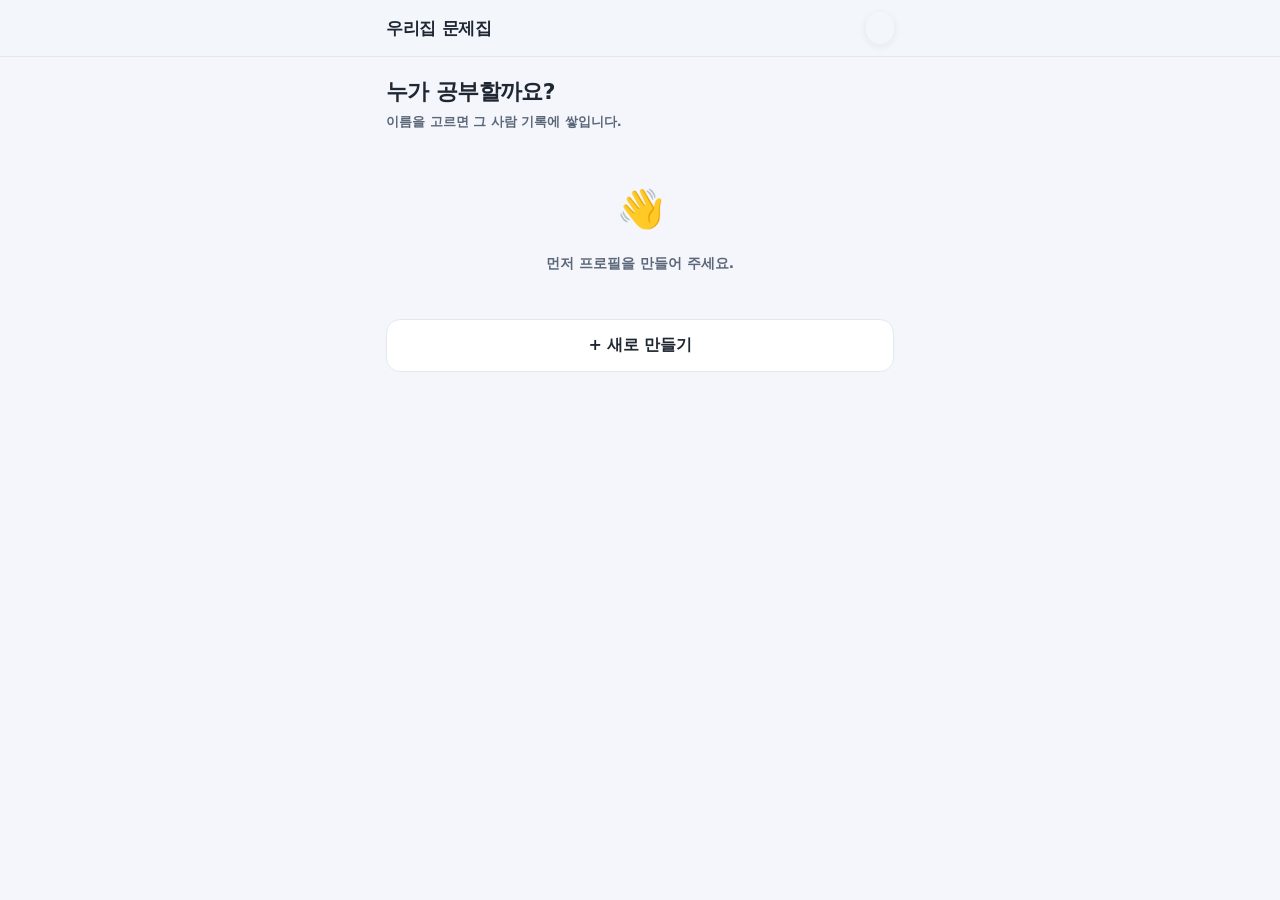
==== index.html @ d04f8f0b "문제가 적은 단원은 하나로 모아 표시 - 10문제 미만 단원을 '여러 단원 모아 풀기'로 합쳐 2~3문제짜리 단원이 생기지 않게 함 - 캐시 버전 v13  Co-Authored-B" ====
<!DOCTYPE html>
<html lang="ko">
<head>
<meta charset="utf-8">
<!-- This site is hosted on Netlify. Anyone can build and deploy a site
     like this one for free: https://netlify.new/?utm_campaign=loops&utm_source=ai-legible&utm_medium=owned&utm_content=comment&utm_id=05bd4699-0e0f-40ec-b79b-9fb9aacb992b
     Netlify hosting facts for this site: static/SSR served via Netlify Edge. -->
<meta name="viewport" content="width=device-width, initial-scale=1, viewport-fit=cover, maximum-scale=1">
<title>우리집 문제집</title>
<meta name="theme-color" content="#4f6ef7">
<meta name="apple-mobile-web-app-capable" content="yes">
<meta name="apple-mobile-web-app-status-bar-style" content="default">
<meta name="apple-mobile-web-app-title" content="우리집 문제집">
<link rel="manifest" href="manifest.webmanifest">
<link rel="apple-touch-icon" href="icon-192.png">
<link rel="icon" href="icon-192.png">
<link rel="stylesheet" href="style.css?v=13">
</head>
<body>

<header class="topbar" id="topbar">
  <div class="wrap">
    <button class="iconbtn" id="backBtn" hidden aria-label="뒤로">←</button>
    <h1 id="title">우리집 문제집</h1>
    <span class="sub" id="who"></span>
  </div>
</header>

<main class="wrap">

  <!-- 프로필 선택 -->
  <section class="screen on" id="sc-profile">
    <div class="hello">
      <h2>누가 공부할까요?</h2>
      <p>이름을 고르면 그 사람 기록에 쌓입니다.</p>
    </div>
    <div class="plist" id="profileList"></div>
    <button class="btn ghost" id="addProfileBtn">+ 새로 만들기</button>
  </section>

  <!-- 프로필 만들기/수정 -->
  <section class="screen" id="sc-edit">
    <div class="card">
      <h2 id="editTitle">새 프로필</h2>
      <div class="field">
        <label>이름</label>
        <input id="pName" type="text" placeholder="예: 서연" maxlength="10" autocomplete="off">
      </div>
      <div class="field">
        <label>학년</label>
        <div class="chips" id="gradeChips"></div>
      </div>
      <div class="field">
        <label>캐릭터</label>
        <div class="chips" id="emojiChips"></div>
      </div>
      <button class="btn" id="saveProfileBtn">저장</button>
      <button class="btn warn" id="delProfileBtn" hidden>이 프로필 삭제</button>
    </div>
  </section>

  <!-- 홈 -->
  <section class="screen" id="sc-home">
    <div class="hello">
      <h2 id="homeHi">안녕!</h2>
      <p id="homeSub"></p>
    </div>
    <div class="kpis">
      <div class="kpi"><b id="kToday">0</b><span>오늘 푼 문제</span></div>
      <div class="kpi"><b id="kStreak">0</b><span>연속 학습일</span></div>
      <div class="kpi"><b id="kRate">—</b><span>전체 정답률</span></div>
    </div>
    <div class="subjects">
      <button class="sub" data-s="korean"><span class="ico">📖</span><b>국어</b><small id="pKorean">시작하기</small></button>
      <button class="sub" data-s="english"><span class="ico">🔤</span><b>영어</b><small id="pEnglish">시작하기</small></button>
      <button class="sub" data-s="math"><span class="ico">➗</span><b>수학</b><small id="pMath">시작하기</small></button>
      <button class="sub" data-s="science"><span class="ico">🔬</span><b>과학</b><small id="pScience">시작하기</small></button>
      <button class="sub" data-s="social"><span class="ico">🌍</span><b>국가 및 수도</b><small id="pSocial">국기 · 수도 · 대륙</small></button>
    </div>
    <div class="card" style="margin-top:14px">
      <h2>이어서 풀기</h2>
      <p class="muted" id="resumeMsg">오답노트에 모인 문제를 다시 풀면 기억에 더 오래 남습니다.</p>
      <button class="btn ghost sm" id="goWrongBtn">오답노트 열기</button>
    </div>
  </section>

  <!-- 문제 수 고르기 -->
  <section class="screen" id="sc-setup">
    <div class="card">
      <h2 id="setupTitle">과목</h2>
      <p class="muted" id="setupHint"></p>
      <div class="progress" style="margin-top:12px"><i id="setupBar" style="width:0%"></i></div>
      <p class="muted" id="setupProg" style="margin-top:8px"></p>
    </div>
    <div class="card">
      <h2>단원을 고르세요</h2>
      <p class="muted" id="unitHint">한 번에 20문제씩 나와요.</p>
      <div class="units" id="unitList" style="margin-top:10px"></div>
    </div>
  </section>

  <!-- 문제 풀이 -->
  <section class="screen" id="sc-quiz">
    <div class="progress"><i id="bar" style="width:0%"></i></div>
    <div class="qmeta" id="qmeta"></div>
    <p class="qtext" id="qtext"></p>
    <div class="qfig" id="qfig" hidden></div>
    <div class="opts" id="opts"></div>
    <div class="answerbox" id="answerbox" hidden>
      <input id="answerInput" type="text" inputmode="text" autocomplete="off" autocapitalize="off" spellcheck="false" placeholder="답">
      <button id="submitBtn">확인</button>
    </div>
    <div class="verdict" id="verdict" hidden></div>
    <button class="btn" id="nextBtn" hidden>다음 문제</button>
  </section>

  <!-- 결과 -->
  <section class="screen" id="sc-result">
    <div class="card">
      <div class="score">
        <div class="emo" id="rEmo">🎉</div>
        <div class="big" id="rScore">0</div>
        <div class="of" id="rOf"></div>
        <div class="msg" id="rMsg"></div>
        <p class="muted" id="rNext" hidden style="margin-top:10px"></p>
      </div>
    </div>
    <div class="card" id="rWrongCard" hidden>
      <h2>틀린 문제</h2>
      <div class="wronglist" id="rWrongList"></div>
    </div>
    <button class="btn" id="againBtn">다음 단계 이어서 풀기</button>
    <button class="btn ghost" id="retryWrongBtn" hidden>틀린 문제만 다시 풀기</button>
    <button class="btn ghost" id="homeBtn">홈으로</button>
  </section>

  <!-- 오답노트 -->
  <section class="screen" id="sc-wrong">
    <div class="card">
      <h2>오답노트</h2>
      <p class="muted" id="wrongHint"></p>
      <div class="chips" id="wrongFilter" style="margin-top:10px"></div>
      <button class="btn sm" id="wrongStartBtn">모아서 다시 풀기</button>
    </div>
    <div class="wronglist" id="wrongList"></div>
    <div class="empty" id="wrongEmpty" hidden><span class="e">🗒️</span>아직 틀린 문제가 없습니다.<br>문제를 풀면 여기에 모입니다.</div>
  </section>

  <!-- 기록 -->
  <section class="screen" id="sc-stats">
    <div class="card">
      <h2>과목별 정답률</h2>
      <div class="bars" id="rateBars"></div>
    </div>
    <div class="card">
      <h2>모은 배지</h2>
      <div class="badges" id="badgeList"></div>
    </div>
    <div class="card">
      <h2>최근 기록</h2>
      <div class="loglist" id="logList"></div>
      <div class="empty" id="logEmpty" hidden><span class="e">📈</span>아직 기록이 없습니다.</div>
    </div>
  </section>

  <!-- 설정 -->
  <section class="screen" id="sc-settings">
    <div class="card">
      <h2>프로필</h2>
      <div class="plist" id="settingsProfiles"></div>
      <button class="btn ghost sm" id="addProfileBtn2">+ 새 프로필 만들기</button>
      <button class="btn ghost sm" id="switchBtn">다른 사람으로 바꾸기</button>
    </div>
    <div class="card">
      <h2>기록 저장</h2>
      <p class="muted">기록은 이 폰 안에만 저장됩니다. 폰을 바꾸거나 브라우저 데이터를 지우기 전에 백업 파일을 내보내 두면 그대로 복원할 수 있습니다.</p>
      <button class="btn ghost sm" id="exportBtn">백업 파일 내보내기</button>
      <button class="btn ghost sm" id="importBtn">백업 파일 불러오기</button>
      <input type="file" id="importFile" accept="application/json,.json" hidden>
    </div>
    <div class="card">
      <h2>정리하기</h2>
      <button class="btn warn" id="clearWrongBtn">오답노트 비우기</button>
      <button class="btn warn" id="resetBtn">이 프로필 기록 모두 지우기</button>
    </div>
    <p class="muted" style="text-align:center">우리집 문제집 · v1.0</p>
  </section>

</main>

<nav class="nav" id="nav">
  <div class="wrap">
    <button data-go="home" class="on"><span class="i">🏠</span>홈</button>
    <button data-go="wrong"><span class="i">🗒️</span>오답노트</button>
    <button data-go="stats"><span class="i">📈</span>기록</button>
    <button data-go="settings"><span class="i">⚙️</span>설정</button>
  </div>
</nav>

<div class="toast" id="toast"></div>

<script src="fig.js?v=13"></script>
<script src="math.js?v=13"></script>
<script src="bank-main.js?v=13"></script>
<script src="bank-extra.js?v=13"></script>
<script src="bank-g1.js?v=13"></script>
<script src="bank-g2.js?v=13"></script>
<script src="bank-g3.js?v=13"></script>
<script src="bank-g4.js?v=13"></script>
<script src="bank-g5.js?v=13"></script>
<script src="bank-g6.js?v=13"></script>
<script src="bank-x1.js?v=13"></script>
<script src="bank-x2.js?v=13"></script>
<script src="bank-x3.js?v=13"></script>
<script src="bank-x4.js?v=13"></script>
<script src="bank-x5.js?v=13"></script>
<script src="bank-x6.js?v=13"></script>
<script src="bank-social.js?v=13"></script>
<script src="app.js?v=13"></script>
</body>
</html>
---- style.css ----
:root {
  --bg: #f4f6fb;
  --card: #ffffff;
  --ink: #1f2733;
  --ink-soft: #5c6779;
  --line: #e3e8f0;
  --brand: #4f6ef7;
  --brand-dark: #3a56d4;
  --ok: #14a06a;
  --ok-bg: #e4f7ee;
  --no: #e5484d;
  --no-bg: #fdeaea;
  --korean: #ef6c3f;
  --english: #3f8ddf;
  --math: #8b5cf6;
  --science: #16a37b;
  --social: #d98324;
  --shadow: 0 2px 10px rgba(31, 39, 51, .07);
  --r: 16px;
}

* { box-sizing: border-box; -webkit-tap-highlight-color: transparent; }

html, body {
  margin: 0;
  padding: 0;
  background: var(--bg);
  color: var(--ink);
  font-family: -apple-system, BlinkMacSystemFont, "Apple SD Gothic Neo", "Pretendard",
    "Noto Sans KR", "Malgun Gothic", system-ui, sans-serif;
  -webkit-text-size-adjust: 100%;
  overscroll-behavior-y: contain;
}

body { padding-bottom: calc(68px + env(safe-area-inset-bottom)); }

button { font-family: inherit; cursor: pointer; }

/* ---------- 레이아웃 ---------- */
.wrap { max-width: 540px; margin: 0 auto; padding: 0 16px; }

.topbar {
  position: sticky; top: 0; z-index: 20;
  background: rgba(244, 246, 251, .92);
  backdrop-filter: saturate(180%) blur(10px);
  padding: calc(10px + env(safe-area-inset-top)) 0 10px;
  border-bottom: 1px solid var(--line);
}
.topbar .wrap { display: flex; align-items: center; gap: 10px; min-height: 36px; }
.topbar h1 { font-size: 17px; margin: 0; font-weight: 800; letter-spacing: -.3px; flex: 1; }
.topbar .sub { font-size: 12px; color: var(--ink-soft); font-weight: 600; }

.iconbtn {
  border: 1px solid var(--line); background: #fff; color: var(--ink);
  width: 36px; height: 36px; border-radius: 12px; font-size: 16px;
  display: grid; place-items: center; padding: 0; flex: 0 0 auto;
}
.iconbtn:active { background: #eef1f7; }

.screen { display: none; padding: 16px 0 24px; }
.screen.on { display: block; }

/* ---------- 카드 ---------- */
.card {
  background: var(--card); border-radius: var(--r); box-shadow: var(--shadow);
  padding: 16px; margin-bottom: 12px;
}
.card h2 { margin: 0 0 10px; font-size: 15px; font-weight: 800; }
.muted { color: var(--ink-soft); font-size: 13px; line-height: 1.6; }

/* ---------- 버튼 ---------- */
.btn {
  display: block; width: 100%; border: 0; border-radius: 14px;
  background: var(--brand); color: #fff; font-size: 16px; font-weight: 800;
  padding: 15px 16px; margin-top: 10px; letter-spacing: -.2px;
}
.btn:active { background: var(--brand-dark); }
.btn.ghost { background: #fff; color: var(--ink); border: 1px solid var(--line); }
.btn.ghost:active { background: #eef1f7; }
.btn.warn { background: #fff; color: var(--no); border: 1px solid #f3c9ca; }
.btn.sm { padding: 11px 12px; font-size: 14px; border-radius: 12px; }
.row { display: flex; gap: 8px; }
.row > * { flex: 1; margin-top: 10px; }

/* ---------- 프로필 ---------- */
.plist { display: grid; gap: 10px; }
.pitem {
  display: flex; align-items: center; gap: 12px; width: 100%; text-align: left;
  background: #fff; border: 2px solid var(--line); border-radius: var(--r);
  padding: 14px; font-size: 16px; font-weight: 700; color: var(--ink);
}
.pitem:active { border-color: var(--brand); }
.pitem .av {
  width: 44px; height: 44px; border-radius: 14px; display: grid; place-items: center;
  font-size: 24px; background: #eef1fb; flex: 0 0 auto;
}
.pitem .meta { flex: 1; }
.pitem .meta small { display: block; font-size: 12px; color: var(--ink-soft); font-weight: 600; margin-top: 2px; }

.field { margin-top: 12px; }
.field label { display: block; font-size: 13px; font-weight: 700; color: var(--ink-soft); margin-bottom: 6px; }
.field input, .field select {
  width: 100%; padding: 13px 12px; font-size: 16px; border: 1px solid var(--line);
  border-radius: 12px; background: #fff; color: var(--ink); font-family: inherit;
}
.chips { display: flex; flex-wrap: wrap; gap: 8px; }
.chip {
  border: 1px solid var(--line); background: #fff; border-radius: 999px;
  padding: 9px 14px; font-size: 14px; font-weight: 700; color: var(--ink);
}
.chip.on { background: var(--brand); border-color: var(--brand); color: #fff; }

/* ---------- 홈 ---------- */
.hello { padding: 4px 0 12px; }
.hello h2 { margin: 0; font-size: 22px; font-weight: 900; letter-spacing: -.6px; }
.hello p { margin: 6px 0 0; font-size: 13px; color: var(--ink-soft); font-weight: 600; }

.kpis { display: grid; grid-template-columns: repeat(3, 1fr); gap: 8px; margin-bottom: 14px; }
.kpi { background: #fff; border-radius: 14px; padding: 12px 10px; text-align: center; box-shadow: var(--shadow); }
.kpi b { display: block; font-size: 20px; font-weight: 900; }
.kpi span { font-size: 11px; color: var(--ink-soft); font-weight: 700; }

.subjects { display: grid; grid-template-columns: 1fr 1fr; gap: 10px; }
.sub {
  border: 0; border-radius: var(--r); padding: 16px 14px; text-align: left;
  color: #fff; box-shadow: var(--shadow); position: relative; overflow: hidden;
}
.sub b { display: block; font-size: 18px; font-weight: 900; letter-spacing: -.4px; }
.sub small { display: block; margin-top: 6px; font-size: 12px; font-weight: 700; opacity: .92; }
.sub .ico { position: absolute; right: 10px; top: 10px; font-size: 22px; opacity: .55; }
.sub[data-s="korean"] { background: var(--korean); }
.sub[data-s="english"] { background: var(--english); }
.sub[data-s="math"] { background: var(--math); }
.sub[data-s="science"] { background: var(--science); }
.sub[data-s="social"] { background: var(--social); grid-column: 1 / -1; }
.sub:active { filter: brightness(.94); }

/* hidden 속성이 항상 먹히도록 (객관식에서 입력칸·다음 버튼 숨김) */
[hidden] { display: none !important; }

.qfig { margin: 14px 0 4px; text-align: center; color: var(--ink); }
.qfig svg { width: 100%; max-width: 300px; height: auto; }

/* ---------- 단원 ---------- */
.units { display: grid; gap: 8px; }
.unit {
  display: flex; align-items: center; gap: 10px; width: 100%; text-align: left;
  background: #fff; border: 1px solid var(--line); border-radius: 12px;
  padding: 13px 14px; font-size: 15px; font-weight: 700; color: var(--ink);
}
.unit.on { border-color: var(--brand); background: #f3f6ff; }
.unit .tick { width: 20px; height: 20px; border-radius: 6px; border: 2px solid var(--line); flex: 0 0 auto; display: grid; place-items: center; font-size: 12px; color: #fff; }
.unit.on .tick { background: var(--brand); border-color: var(--brand); }
.unit .nm { flex: 1; }
.unit .cnt { font-size: 12px; color: var(--ink-soft); font-weight: 700; }

/* ---------- 퀴즈 ---------- */
.progress { height: 8px; background: var(--line); border-radius: 99px; overflow: hidden; margin-bottom: 14px; }
.progress i { display: block; height: 100%; background: var(--brand); border-radius: 99px; transition: width .25s; }

.qmeta { font-size: 12px; font-weight: 800; color: var(--ink-soft); margin-bottom: 8px; }
.qtext {
  font-size: 20px; font-weight: 800; line-height: 1.5; letter-spacing: -.3px;
  white-space: pre-wrap; margin: 0 0 16px;
}
.opts { display: grid; gap: 10px; }
.opt {
  display: flex; align-items: center; gap: 10px; width: 100%; text-align: left;
  background: #fff; border: 2px solid var(--line); border-radius: 14px;
  padding: 15px 14px; font-size: 16px; font-weight: 700; color: var(--ink); line-height: 1.4;
}
.opt .no { width: 24px; height: 24px; border-radius: 8px; background: #eef1f7; color: var(--ink-soft);
  display: grid; place-items: center; font-size: 13px; font-weight: 800; flex: 0 0 auto; }
.opt:active { border-color: var(--brand); }
.opt.right { border-color: var(--ok); background: var(--ok-bg); }
.opt.right .no { background: var(--ok); color: #fff; }
.opt.wrong { border-color: var(--no); background: var(--no-bg); }
.opt.wrong .no { background: var(--no); color: #fff; }
.opt:disabled { opacity: 1; }

.answerbox { display: flex; gap: 8px; }
.answerbox input {
  flex: 1; padding: 15px 14px; font-size: 18px; font-weight: 700;
  border: 2px solid var(--line); border-radius: 14px; background: #fff; color: var(--ink);
  font-family: inherit; min-width: 0;
}
.answerbox input:focus { outline: none; border-color: var(--brand); }
.answerbox button { flex: 0 0 auto; padding: 0 18px; border: 0; border-radius: 14px; background: var(--brand); color: #fff; font-weight: 800; font-size: 15px; }

.verdict { border-radius: 14px; padding: 14px; margin-top: 14px; font-size: 14px; line-height: 1.6; }
.verdict.ok { background: var(--ok-bg); color: #0c6b48; }
.verdict.no { background: var(--no-bg); color: #9b1c21; }
.verdict b { display: block; font-size: 16px; margin-bottom: 4px; }

/* ---------- 결과 ---------- */
.score { text-align: center; padding: 18px 0 6px; }
.score .big { font-size: 56px; font-weight: 900; letter-spacing: -2px; line-height: 1; }
.score .of { font-size: 15px; color: var(--ink-soft); font-weight: 700; margin-top: 8px; }
.score .emo { font-size: 46px; margin-bottom: 6px; }
.score .msg { font-size: 15px; font-weight: 800; margin-top: 10px; }

.wronglist { display: grid; gap: 10px; }
.wi { background: #fff; border: 1px solid var(--line); border-radius: 12px; padding: 13px; }
.wi .t { font-size: 11px; font-weight: 800; color: var(--ink-soft); margin-bottom: 5px; }
.wi .q { font-size: 14px; font-weight: 700; line-height: 1.5; white-space: pre-wrap; }
.wi .a { font-size: 13px; color: var(--ok); font-weight: 800; margin-top: 6px; }

/* ---------- 통계 ---------- */
.bars { display: grid; gap: 12px; }
.bar .lb { display: flex; justify-content: space-between; font-size: 13px; font-weight: 800; margin-bottom: 5px; }
.bar .tr { height: 10px; background: var(--line); border-radius: 99px; overflow: hidden; }
.bar .tr i { display: block; height: 100%; border-radius: 99px; }

.badges { display: flex; flex-wrap: wrap; gap: 8px; }
.badge { background: #fff; border: 1px solid var(--line); border-radius: 12px; padding: 10px 12px; font-size: 13px; font-weight: 800; box-shadow: var(--shadow); }
.badge.off { opacity: .38; }

.loglist { display: grid; gap: 8px; }
.log { display: flex; align-items: center; gap: 10px; background: #fff; border: 1px solid var(--line); border-radius: 12px; padding: 11px 13px; font-size: 13px; font-weight: 700; }
.log .d { color: var(--ink-soft); font-size: 12px; }
.log .s { flex: 1; }
.log .r { font-weight: 900; }

/* ---------- 하단 네비 ---------- */
.nav {
  position: fixed; left: 0; right: 0; bottom: 0; z-index: 30;
  background: rgba(255, 255, 255, .95); backdrop-filter: blur(10px);
  border-top: 1px solid var(--line);
  padding-bottom: env(safe-area-inset-bottom);
  display: none;
}
.nav.on { display: block; }
.nav .wrap { display: flex; padding: 0; }
.nav button {
  flex: 1; border: 0; background: none; padding: 9px 0 8px;
  display: grid; gap: 2px; justify-items: center; color: var(--ink-soft);
  font-size: 11px; font-weight: 800;
}
.nav button .i { font-size: 20px; line-height: 1.1; }
.nav button.on { color: var(--brand); }

.empty { text-align: center; padding: 34px 10px; color: var(--ink-soft); font-size: 14px; font-weight: 600; line-height: 1.7; }
.empty .e { font-size: 38px; display: block; margin-bottom: 10px; }

.toast {
  position: fixed; left: 50%; bottom: calc(86px + env(safe-area-inset-bottom));
  transform: translateX(-50%) translateY(12px);
  background: #1f2733; color: #fff; padding: 11px 18px; border-radius: 99px;
  font-size: 14px; font-weight: 700; opacity: 0; pointer-events: none;
  transition: .22s; z-index: 60; max-width: 86vw; text-align: center;
}
.toast.on { opacity: 1; transform: translateX(-50%) translateY(0); }

@media (prefers-color-scheme: dark) {
  :root {
    --bg: #11151c; --card: #1a1f29; --ink: #eef1f7; --ink-soft: #9aa4b5;
    --line: #2a3140; --shadow: 0 2px 10px rgba(0, 0, 0, .3);
    --ok-bg: #11301f; --no-bg: #3a1618;
  }
  .topbar { background: rgba(17, 21, 28, .92); }
  .iconbtn, .pitem, .unit, .opt, .field input, .field select, .chip, .wi, .log, .badge, .answerbox input { background: var(--card); }
  .btn.ghost { background: var(--card); }
  .nav { background: rgba(26, 31, 41, .96); }
  .unit.on { background: #1e2740; }
  .kpi { background: var(--card); }
  .verdict.ok { color: #7ee2b0; }
  .verdict.no { color: #ff9b9e; }
}
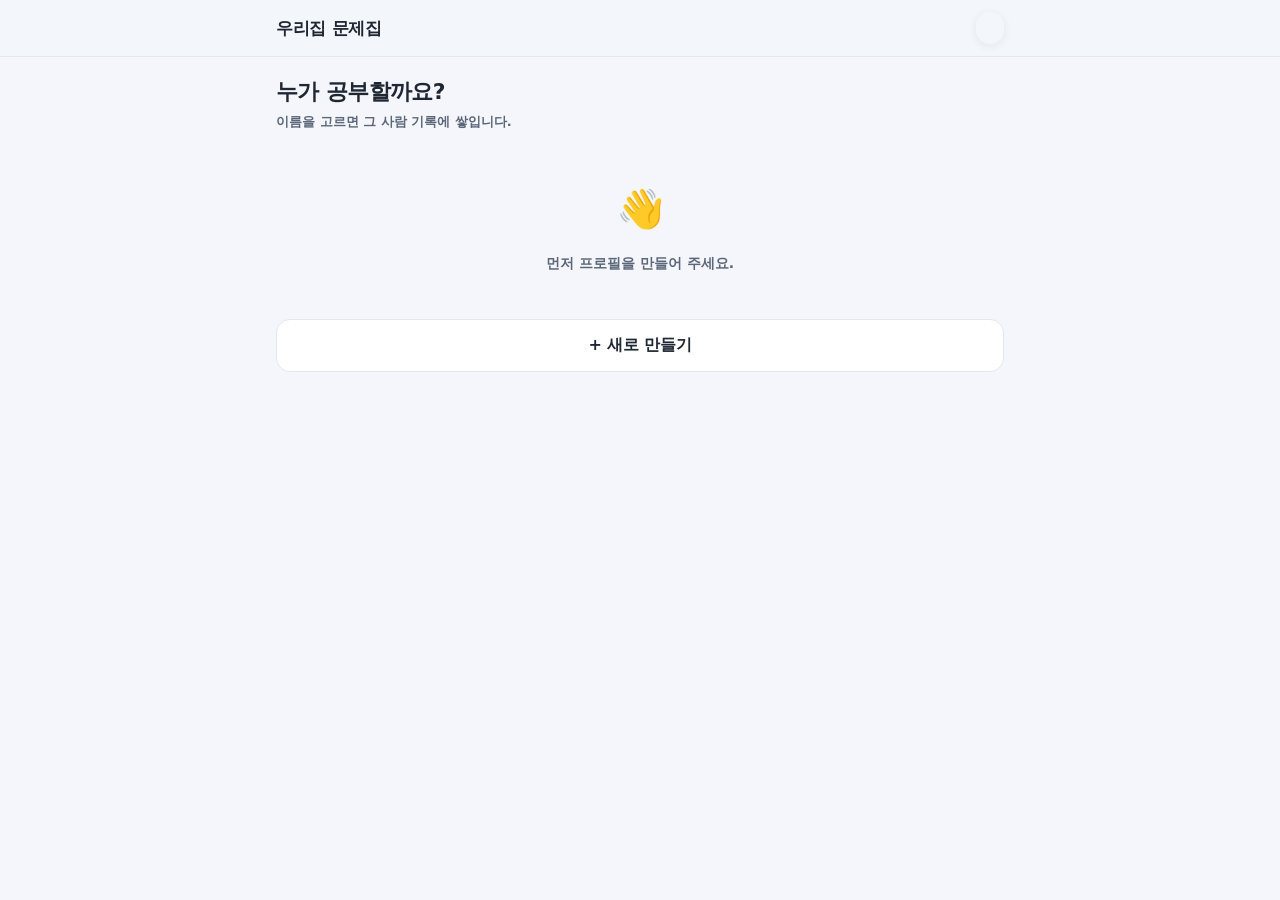
==== commit a972e415: "문제집 가로모드 지원 테블릿에서 가로로 돌려도 쓸 수 있게 했다. 넓은 화면에서는 본문 폭을 넓히고 과목 카드를 3줄로 배치한다.  Co-Authored-By: Claude Opu" ====
--- a/index.html
+++ b/index.html
@@ -14,7 +14,7 @@
 <link rel="manifest" href="manifest.webmanifest">
 <link rel="apple-touch-icon" href="icon-192.png">
 <link rel="icon" href="icon-192.png">
-<link rel="stylesheet" href="style.css?v=13">
+<link rel="stylesheet" href="style.css?v=18">
 </head>
 <body>
 
@@ -84,7 +84,7 @@
     </div>
   </section>
 
-  <!-- 문제 수 고르기 -->
+  <!-- 단원 고르기 -->
   <section class="screen" id="sc-setup">
     <div class="card">
       <h2 id="setupTitle">과목</h2>
@@ -199,23 +199,23 @@
 
 <div class="toast" id="toast"></div>
 
-<script src="fig.js?v=13"></script>
-<script src="math.js?v=13"></script>
-<script src="bank-main.js?v=13"></script>
-<script src="bank-extra.js?v=13"></script>
-<script src="bank-g1.js?v=13"></script>
-<script src="bank-g2.js?v=13"></script>
-<script src="bank-g3.js?v=13"></script>
-<script src="bank-g4.js?v=13"></script>
-<script src="bank-g5.js?v=13"></script>
-<script src="bank-g6.js?v=13"></script>
-<script src="bank-x1.js?v=13"></script>
-<script src="bank-x2.js?v=13"></script>
-<script src="bank-x3.js?v=13"></script>
-<script src="bank-x4.js?v=13"></script>
-<script src="bank-x5.js?v=13"></script>
-<script src="bank-x6.js?v=13"></script>
-<script src="bank-social.js?v=13"></script>
-<script src="app.js?v=13"></script>
+<script src="fig.js?v=18"></script>
+<script src="math.js?v=18"></script>
+<script src="bank-main.js?v=18"></script>
+<script src="bank-extra.js?v=18"></script>
+<script src="bank-g1.js?v=18"></script>
+<script src="bank-g2.js?v=18"></script>
+<script src="bank-g3.js?v=18"></script>
+<script src="bank-g4.js?v=18"></script>
+<script src="bank-g5.js?v=18"></script>
+<script src="bank-g6.js?v=18"></script>
+<script src="bank-x1.js?v=18"></script>
+<script src="bank-x2.js?v=18"></script>
+<script src="bank-x3.js?v=18"></script>
+<script src="bank-x4.js?v=18"></script>
+<script src="bank-x5.js?v=18"></script>
+<script src="bank-x6.js?v=18"></script>
+<script src="bank-social.js?v=18"></script>
+<script src="app.js?v=18"></script>
 </body>
 </html>
--- a/style.css
+++ b/style.css
@@ -138,6 +138,10 @@
 /* hidden 속성이 항상 먹히도록 (객관식에서 입력칸·다음 버튼 숨김) */
 [hidden] { display: none !important; }
 
+/* 오른쪽 위 이름표 — 누르면 프로필 바꾸기 */
+#who { cursor: pointer; -webkit-tap-highlight-color: transparent; }
+#who:active { transform: scale(.96); opacity: .8; }
+
 .qfig { margin: 14px 0 4px; text-align: center; color: var(--ink); }
 .qfig svg { width: 100%; max-width: 300px; height: auto; }
 
@@ -266,3 +270,14 @@
   .verdict.ok { color: #7ee2b0; }
   .verdict.no { color: #ff9b9e; }
 }
+
+
+/* ===== 테블릿 가로모드 ===== */
+@media (min-width: 820px) {
+  .wrap { max-width: 760px; }
+  .subjects { grid-template-columns: repeat(3, 1fr); }
+  .qfig svg { max-width: 360px; }
+}
+@media (orientation: landscape) and (max-height: 560px) {
+  .qfig svg { max-width: 220px; }
+}
